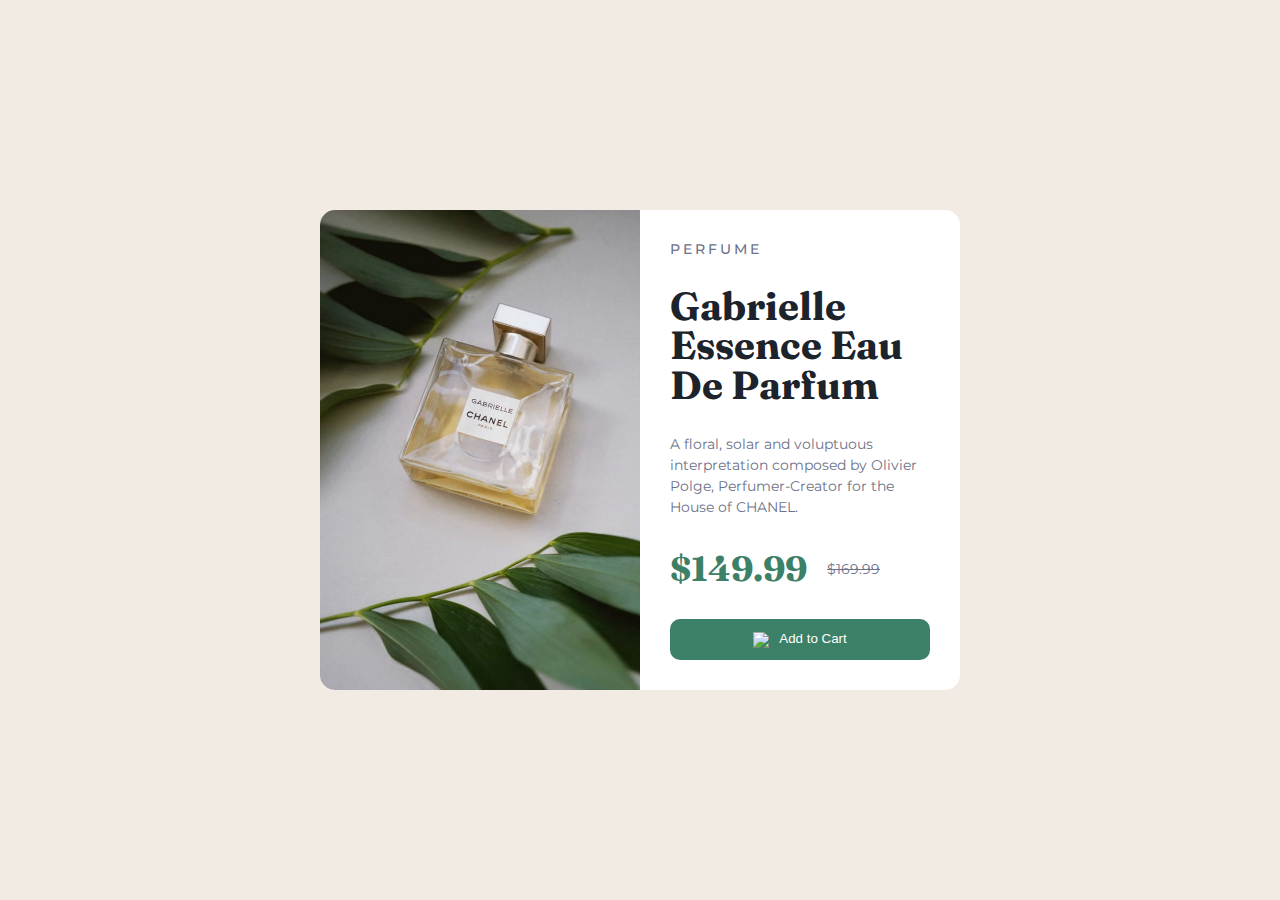
==== DOM P9/index.html @ 52a89b81 "dom assignemt 9 done" ====
<!DOCTYPE html>
<html lang="en">
  <head>
    <meta charset="UTF-8" />
    <meta name="viewport" content="width=device-width, initial-scale=1.0" />
    <meta http-equiv="X-UA-Compatible" content="ie=edge" />
    <link
      rel="icon"
      type="image/png"
      sizes="32x32"
      href="./images/favicon-32x32.png"
    />
    <link rel="stylesheet" href="./styles.css" type="text/css" />
    <title>Product preview card component</title>
  </head>
  <body>
    <span class="title"></span>
    <div class="container">
      <div class="grid">
        <div class="img">
          <img src="./images/image-product-desktop.jpg" />
        </div>
        <div class="caption">
          <p class="category">PERFUME</p>
          <h1 class="title">Gabrielle Essence Eau De Parfum</h1>
          <p class="description">
            A floral, solar and voluptuous interpretation composed by Olivier
            Polge, Perfumer-Creator for the House of CHANEL.
          </p>
          <div class="price-tag">
            <p class="current-price">$149.99</p>
            <p class="old-price">$169.99</p>
          </div>
          <button class="add-to-cart">
            <img src="/images/icon-cart.svg" />Add to Cart
          </button>
        </div>
      </div>
    </div>
    <span class="title"></span>
    <script src="./script.js"></script>
  </body>
</html>
---- DOM P9/styles.css ----
@import url("https://fonts.googleapis.com/css2?family=Fraunces:opsz,wght@9..144,700&family=Montserrat:wght@500;700&display=swap");

* {
  margin: 0;
  padding: 0;
  box-sizing: border-box;
}

body {
  font-family: "Montserrat", sans-serif;
  background-color: hsl(30, 38%, 92%);
  font-size: 14px;
  min-height: 100vh;
  display: flex;
  justify-content: center;
  align-items: center;
}

.container {
  max-width: 700px;
  margin: 30px auto;
  padding: 0 30px;
}

.grid {
  display: grid;
  grid-template-columns: 1fr 1fr;
  background-color: #fff;
  border-radius: 15px;
  overflow: hidden;
}

.img img {
  max-width: 100%;
  display: inherit;
}

.caption {
  padding: 30px;
  display: flex;
  flex-direction: column;
  justify-content: space-between;
}

.category {
  text-transform: uppercase;
  letter-spacing: 3px;
  color: hsl(228, 12%, 48%);
  font-weight: 500;
}

.title {
  font-family: "Fraunces", serif;
  font-size: 2.8em;
  line-height: 1em;
  color: hsl(212, 21%, 14%);
}

.description {
  line-height: 150%;
  color: hsl(228, 12%, 48%);
}

.price-tag {
  display: flex;
  align-items: center;
}

.current-price {
  font-family: "Fraunces", serif;
  font-weight: 700;
  color: hsl(158, 36%, 37%);
  font-size: 2.5em;
}

.old-price {
  color: hsl(228, 12%, 48%);
  text-decoration: line-through;
  margin-left: 20px;
}

.add-to-cart {
  background-color: hsl(158, 36%, 37%);
  color: #fff;
  padding: 12px 0;
  border: 0;
  border-radius: 10px;
  cursor: pointer;
  transition: background-color 0.5s ease;
}

.add-to-cart:hover {
  background-color: hsl(157, 37%, 20%);
}

button img {
  margin-right: 10px;
  vertical-align: middle;
}

@media (max-width: 630px) {
  .grid {
    display: grid;
    grid-template-columns: 1fr;
  }

  .img img {
    width: 100%;
    max-height: 500px;
    object-fit: cover;
  }

  .category,
  .title,
  .description,
  .price-tag,
  .add-to-cart {
    padding-bottom: 20px;
  }
}

@media (max-width: 375px) {
  .container {
    margin: 15px auto;
    padding: 0 15px;
  }
  .grid {
    display: grid;
    grid-template-columns: 1fr;
  }

  .img img {
    width: 100%;
    max-height: 250px;
    object-fit: cover;
  }

  .category,
  .title,
  .description,
  .price-tag,
  .add-to-cart {
    padding-bottom: 15px;
  }
}
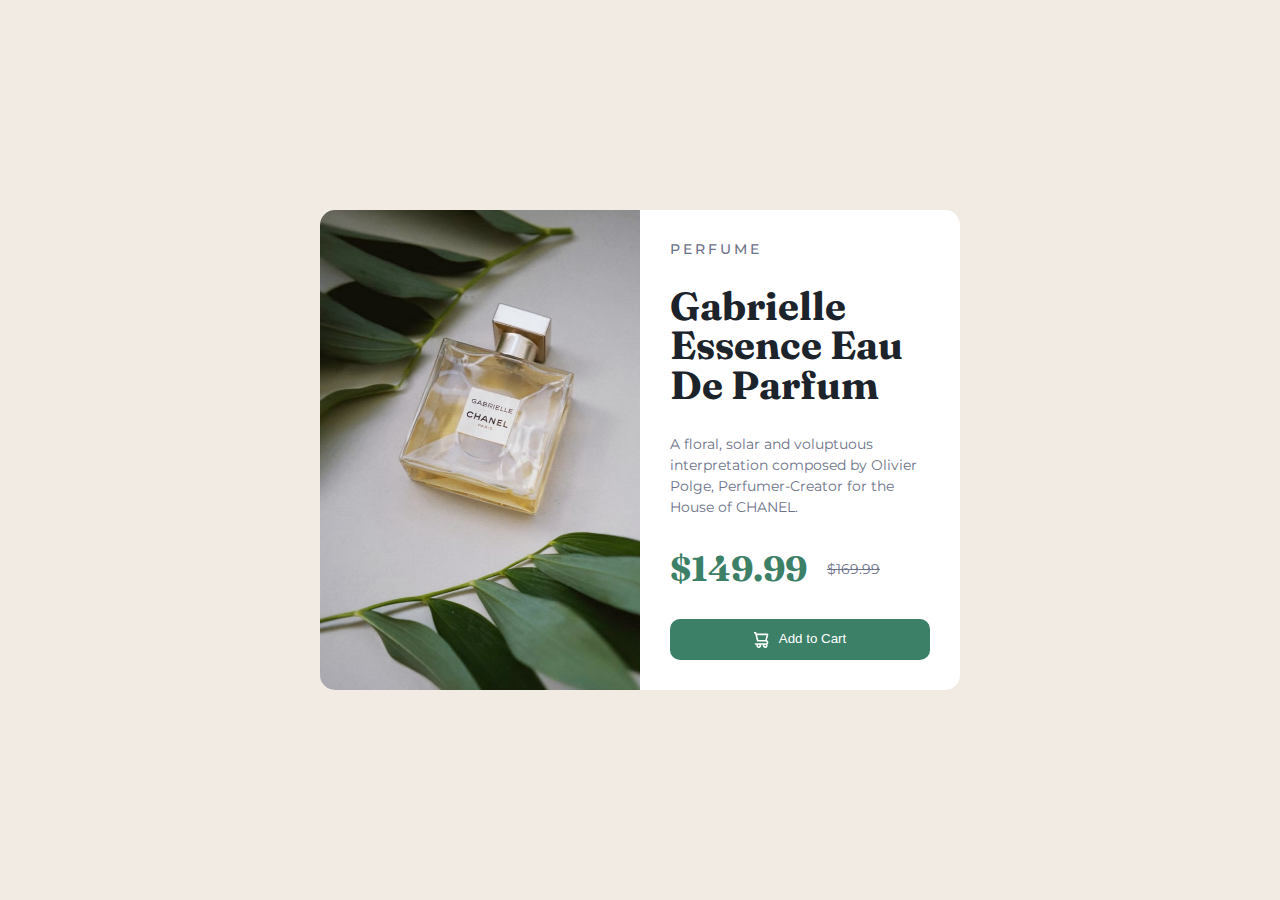
==== commit 011ae78c: "README.md added, bug fix" ====
--- a/DOM P9/index.html
+++ b/DOM P9/index.html
@@ -32,7 +32,7 @@
             <p class="old-price">$169.99</p>
           </div>
           <button class="add-to-cart">
-            <img src="/images/icon-cart.svg" />Add to Cart
+            <img src="./images/icon-cart.svg" />Add to Cart
           </button>
         </div>
       </div>
